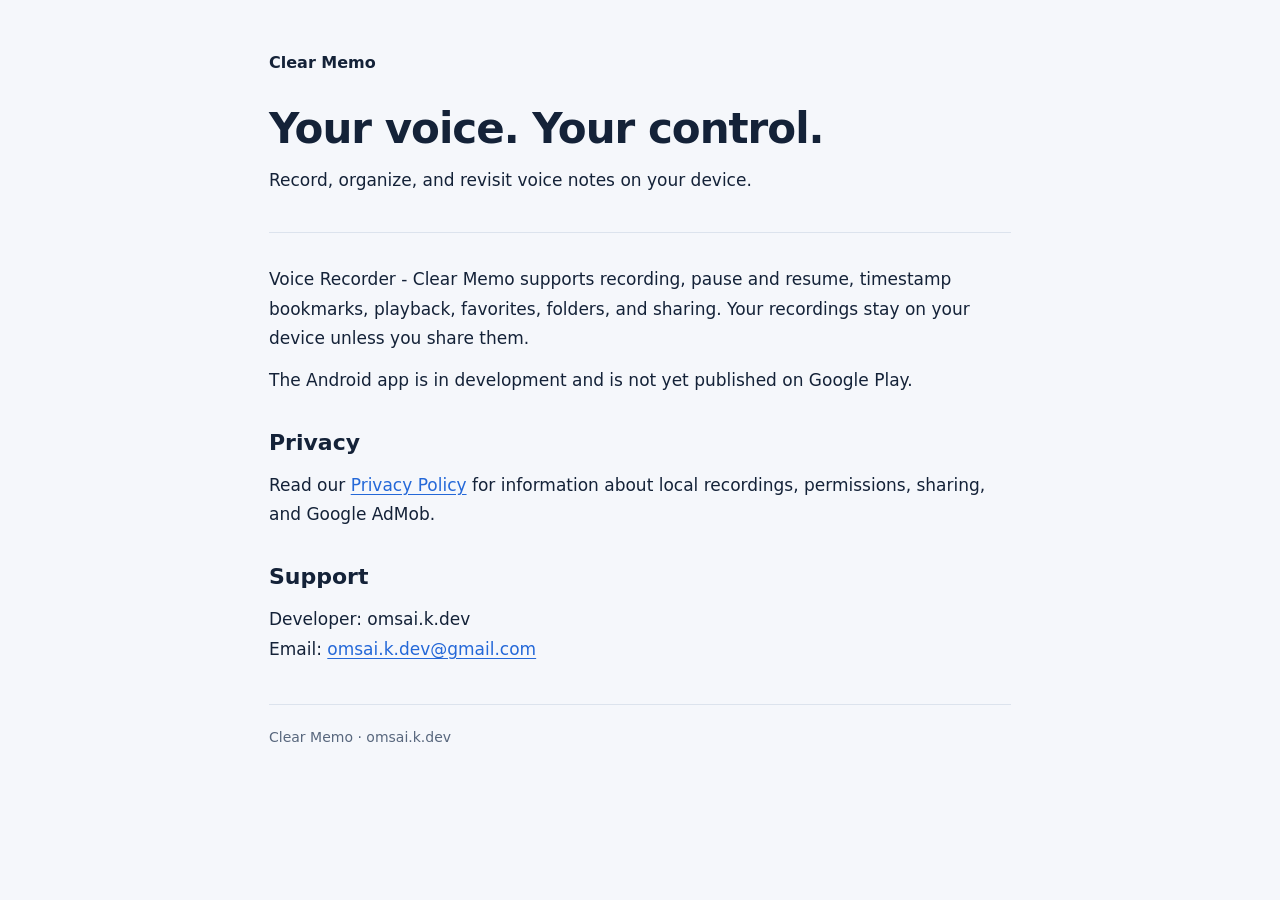
==== index.html @ 2c6a75b2 "Add files via upload" ====
<!doctype html>
<html lang="en">
  <head>
    <meta charset="utf-8" />
    <meta name="viewport" content="width=device-width, initial-scale=1" />
    <meta
      name="description"
      content="Clear Memo voice recorder: app information, privacy policy, and support."
    />
    <title>Clear Memo · Voice Recorder</title>
    <link rel="stylesheet" href="styles.css" />
  </head>
  <body>
    <main>
      <header>
        <span class="brand">Clear Memo</span>
        <h1>Your voice. Your control.</h1>
        <p>Record, organize, and revisit voice notes on your device.</p>
      </header>
      <p>
        Voice Recorder - Clear Memo supports recording, pause and resume,
        timestamp bookmarks, playback, favorites, folders, and sharing. Your
        recordings stay on your device unless you share them.
      </p>
      <p>
        The Android app is in development and is not yet published on Google
        Play.
      </p>
      <h2>Privacy</h2>
      <p>
        Read our <a href="privacy/">Privacy Policy</a> for information about
        local recordings, permissions, sharing, and Google AdMob.
      </p>
      <h2>Support</h2>
      <p>
        Developer: omsai.k.dev<br />Email:
        <a href="mailto:omsai.k.dev@gmail.com">omsai.k.dev@gmail.com</a>
      </p>
      <footer>Clear Memo · omsai.k.dev</footer>
    </main>
  </body>
</html>
---- styles.css ----
:root {
  color-scheme: light dark;
  --bg: #f5f7fb;
  --paper: #fff;
  --text: #142238;
  --muted: #58677d;
  --line: #dce3ed;
  --link: #2468d8;
}
* {
  box-sizing: border-box;
}
body {
  margin: 0;
  background: var(--bg);
  color: var(--text);
  font:
    17px/1.75 system-ui,
    -apple-system,
    BlinkMacSystemFont,
    "Segoe UI",
    sans-serif;
}
main {
  max-width: 790px;
  margin: 0 auto;
  padding: 48px 24px 72px;
}
header {
  padding-bottom: 24px;
  border-bottom: 1px solid var(--line);
  margin-bottom: 32px;
}
.brand {
  font-size: 16px;
  font-weight: 650;
  text-decoration: none;
}
h1 {
  font-size: clamp(30px, 6vw, 42px);
  line-height: 1.2;
  letter-spacing: -1px;
  margin: 26px 0 12px;
}
h2 {
  font-size: 22px;
  line-height: 1.4;
  margin: 32px 0 10px;
}
p,
ul {
  margin: 12px 0;
}
a {
  color: var(--link);
  text-underline-offset: 3px;
  overflow-wrap: anywhere;
}
a:focus-visible {
  outline: 3px solid var(--link);
  outline-offset: 5px;
  border-radius: 2px;
}
.muted,
footer {
  color: var(--muted);
}
.summary {
  padding: 20px 24px;
  border: 1px solid var(--line);
  border-radius: 12px;
  background: var(--paper);
}
footer {
  margin-top: 40px;
  padding-top: 20px;
  border-top: 1px solid var(--line);
  font-size: 14px;
}
@media (prefers-color-scheme: dark) {
  :root {
    --bg: #081220;
    --paper: #111e32;
    --text: #f4f7fc;
    --muted: #9aaac2;
    --line: #263a55;
    --link: #75adff;
  }
}
@media (max-width: 400px) {
  main {
    padding: 28px 20px 48px;
  }
  .summary {
    padding: 16px;
  }
}
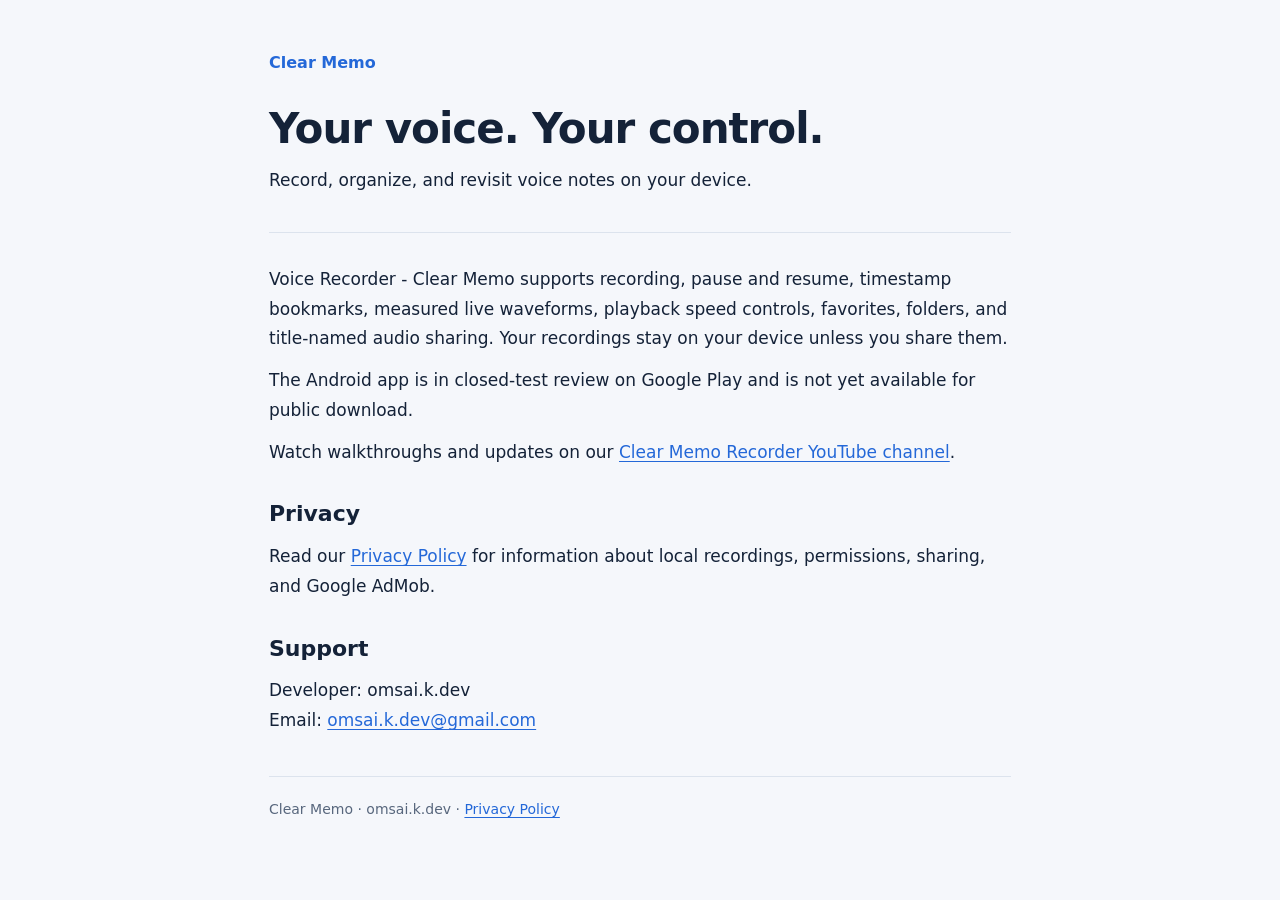
==== commit b7890fb6: "Added clear-memo main page" ====
--- a/index.html
+++ b/index.html
@@ -8,27 +8,31 @@
       content="Clear Memo voice recorder: app information, privacy policy, and support."
     />
     <title>Clear Memo · Voice Recorder</title>
-    <link rel="stylesheet" href="styles.css" />
+    <link rel="stylesheet" href="/styles.css" />
   </head>
   <body>
     <main>
       <header>
-        <span class="brand">Clear Memo</span>
+        <a class="brand" href="/clear-memo/">Clear Memo</a>
         <h1>Your voice. Your control.</h1>
         <p>Record, organize, and revisit voice notes on your device.</p>
       </header>
       <p>
         Voice Recorder - Clear Memo supports recording, pause and resume,
-        timestamp bookmarks, playback, favorites, folders, and sharing. Your
+        timestamp bookmarks, measured live waveforms, playback speed controls,
+        favorites, folders, and title-named audio sharing. Your
         recordings stay on your device unless you share them.
       </p>
       <p>
-        The Android app is in development and is not yet published on Google
-        Play.
+        The Android app is in closed-test review on Google Play and is not yet
+        available for public download.
+      </p>
+      <p>Watch walkthroughs and updates on our
+        <a href="https://www.youtube.com/@ClearMemoRecorder">Clear Memo Recorder YouTube channel</a>.
       </p>
       <h2>Privacy</h2>
       <p>
-        Read our <a href="privacy/">Privacy Policy</a> for information about
+        Read our <a href="/clear-memo/privacy/">Privacy Policy</a> for information about
         local recordings, permissions, sharing, and Google AdMob.
       </p>
       <h2>Support</h2>
@@ -36,7 +40,7 @@
         Developer: omsai.k.dev<br />Email:
         <a href="mailto:omsai.k.dev@gmail.com">omsai.k.dev@gmail.com</a>
       </p>
-      <footer>Clear Memo · omsai.k.dev</footer>
+      <footer>Clear Memo · omsai.k.dev · <a href="/clear-memo/privacy/">Privacy Policy</a></footer>
     </main>
   </body>
 </html>
